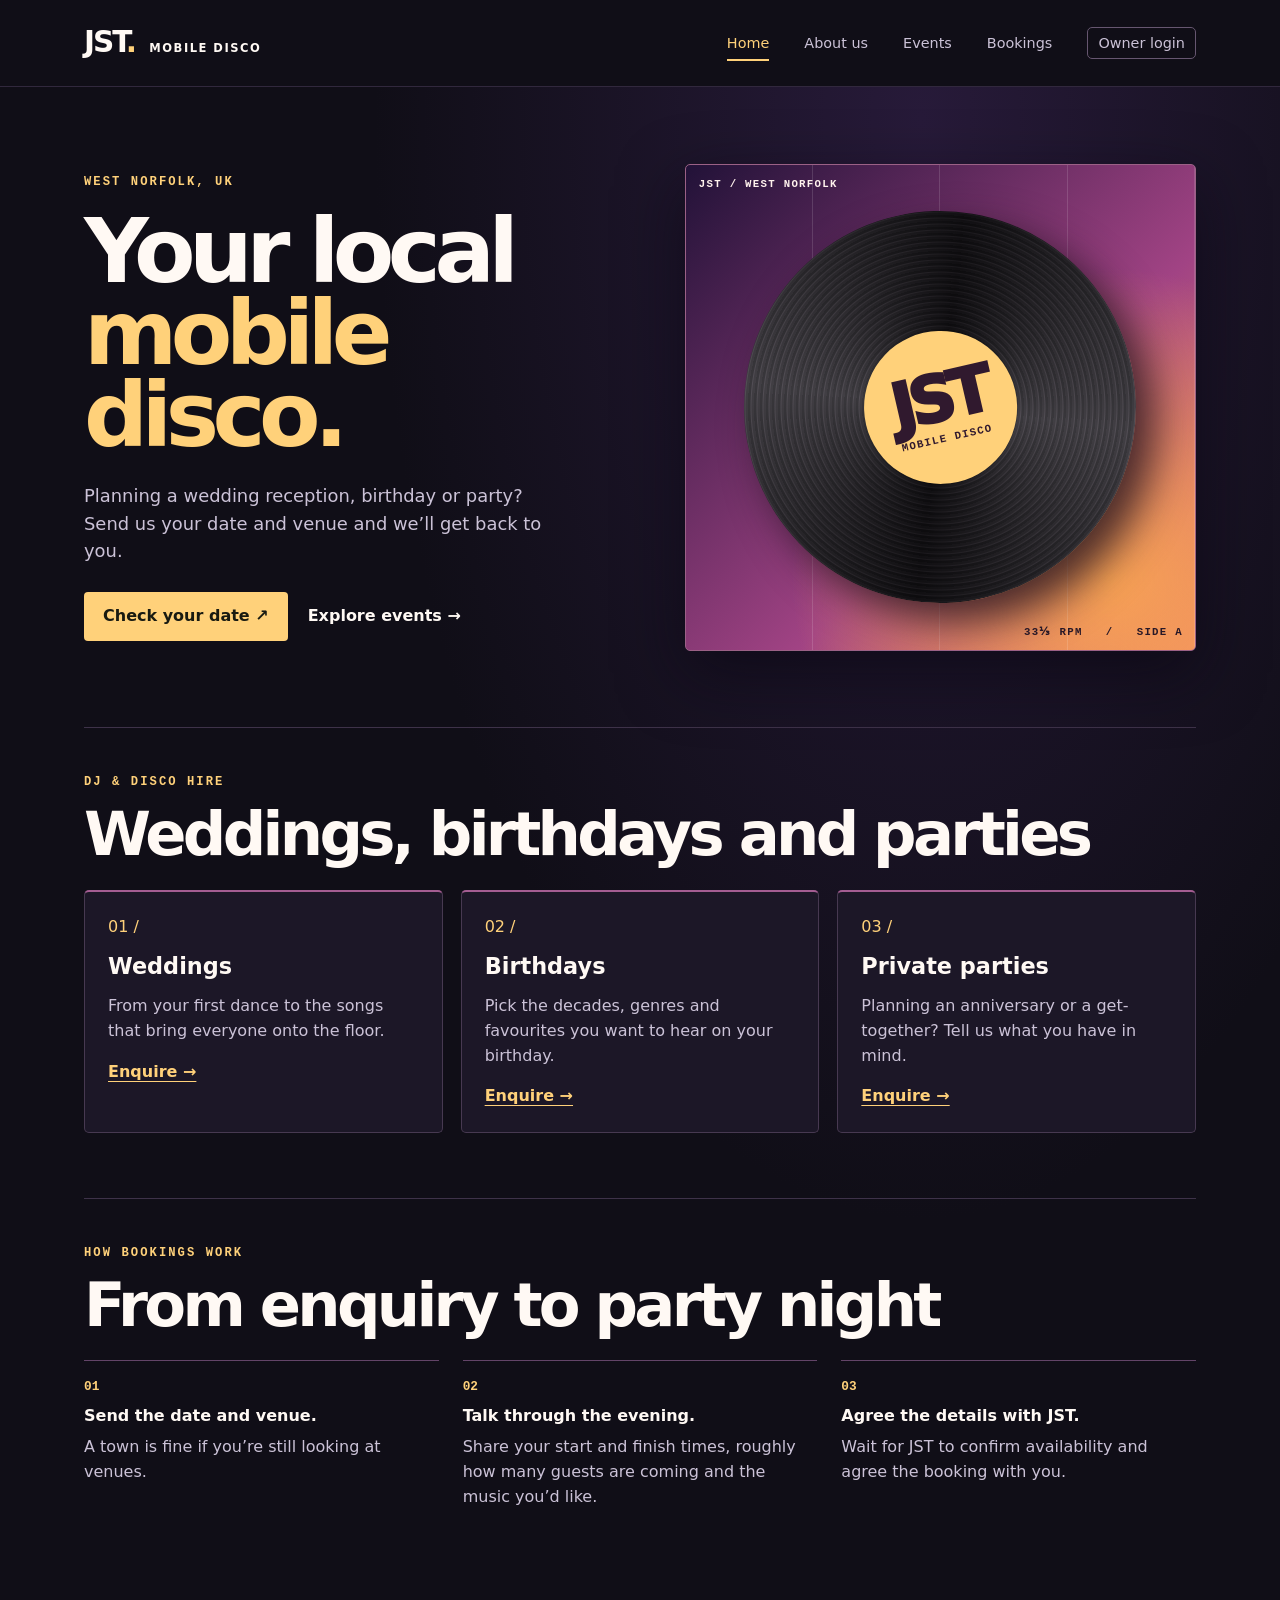
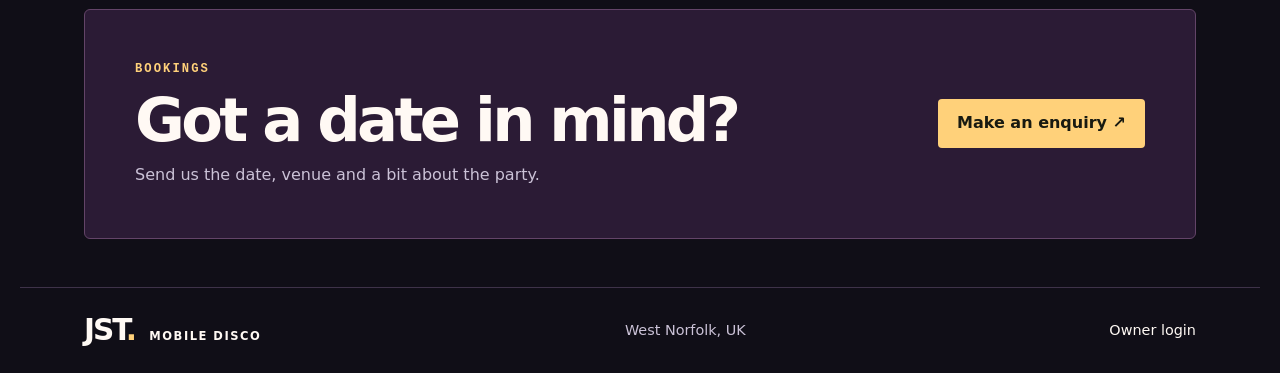
==== index.html @ ba934318 "Add files via upload" ====
<!doctype html><html lang="en-GB"><head><meta charset="utf-8"><meta name="viewport" content="width=device-width, initial-scale=1"><meta name="description" content="JST Mobile Disco, based in West Norfolk. Explore events and prepare a booking enquiry."><title>Home | JST Mobile Disco</title><link rel="stylesheet" href="style.css"></head><body><header><div class="bar"><a class="logo" href="index.html"><b>JST<span>.</span></b> MOBILE DISCO</a><nav aria-label="Main navigation"><a href="index.html" aria-current="page">Home</a><a href="about.html">About us</a><a href="events.html">Events</a><a href="contact.html">Bookings</a><a href="/login">Owner login</a></nav></div></header><main><section class="hero"><div><p class="tag">WEST NORFOLK, UK</p><h1>Your local<br><em>mobile disco.</em></h1><p class="intro">Planning a wedding reception, birthday or party? Send us your date and venue and we’ll get back to you.</p><div class="actions"><a class="button" href="contact.html">Check your date ↗</a><a class="secondary" href="events.html">Explore events →</a></div></div><div class="art" aria-hidden="true"><div class="record"><div class="label">JST<span>MOBILE DISCO</span></div></div><span class="sleeve">JST / WEST NORFOLK</span><span class="side">33⅓ RPM &nbsp; / &nbsp; SIDE A</span></div></section><section class="below"><p class="tag">DJ & DISCO HIRE</p><h2>Weddings, birthdays and parties</h2><div class="cards"><article><span>01 /</span><h3>Weddings</h3><p>From your first dance to the songs that bring everyone onto the floor.</p><a href="contact.html?event=Weddings">Enquire →</a></article><article><span>02 /</span><h3>Birthdays</h3><p>Pick the decades, genres and favourites you want to hear on your birthday.</p><a href="contact.html?event=Birthdays">Enquire →</a></article><article><span>03 /</span><h3>Private parties</h3><p>Planning an anniversary or a get-together? Tell us what you have in mind.</p><a href="contact.html?event=Private parties">Enquire →</a></article></div></section><section class="below"><p class="tag">HOW BOOKINGS WORK</p><h2>From enquiry to party night</h2><ol class="steps"><li><strong>Send the date and venue.</strong><p>A town is fine if you’re still looking at venues.</p></li><li><strong>Talk through the evening.</strong><p>Share your start and finish times, roughly how many guests are coming and the music you’d like.</p></li><li><strong>Agree the details with JST.</strong><p>Wait for JST to confirm availability and agree the booking with you.</p></li></ol></section><section class="booking-strip"><div><p class="tag">BOOKINGS</p><h2>Got a date in mind?</h2><p>Send us the date, venue and a bit about the party.</p></div><a class="button" href="contact.html">Make an enquiry ↗</a></section></main><footer><a class="logo" href="index.html"><b>JST<span>.</span></b> MOBILE DISCO</a><span>West Norfolk, UK</span><a href="/login">Owner login</a></footer></body></html>
---- style.css ----
:root{color-scheme:dark;--ink:#161416;--paper:#f8f1e6;--acid:#e5fa76;--muted:#c7bfc2}*{box-sizing:border-box}body{margin:0;background:var(--ink);color:var(--paper);font:16px/1.55 system-ui,sans-serif}header{border-bottom:1px solid #393238}.bar,main,footer{max-width:1240px;margin:auto;padding-inline:clamp(22px,5vw,66px)}.bar,footer{display:flex;align-items:center;justify-content:space-between;gap:18px;padding-block:20px}.logo{white-space:nowrap;font-size:.72rem;letter-spacing:.13em;font-weight:750}.logo b{font-size:1.5rem;letter-spacing:-.07em;margin-right:.3em}.logo span,.tag,article span{color:var(--acid)}a{color:inherit;text-decoration:none}nav{display:flex;gap:clamp(12px,3vw,35px);flex-wrap:wrap}nav a{font-size:.9rem;color:var(--muted)}nav a[aria-current],nav a:hover,a:hover{color:var(--acid)}:focus-visible{outline:2px solid var(--acid);outline-offset:5px}.hero{display:grid;grid-template-columns:1.05fr 1fr;gap:5%;align-items:center;padding-block:clamp(42px,7vw,100px)}.tag{font:700 .76rem/1.5 ui-monospace,monospace;letter-spacing:.17em;text-transform:uppercase}h1,h2,h3,p{margin-top:0}h1{font-size:clamp(3.1rem,7.2vw,7rem);line-height:.92;letter-spacing:-.085em;margin-block:18px 25px}h1 em{font-style:normal;color:var(--acid)}.intro{max-width:41ch;color:var(--muted);font-size:1.12rem}.actions{display:flex;gap:20px;align-items:center;flex-wrap:wrap;margin-top:27px}.button{display:inline-block;padding:12px 19px;border:0;border-radius:4px;background:var(--acid);color:#181a11;font:inherit;font-weight:750;cursor:pointer}.button:hover{background:#f2ffa9;color:#181a11}.secondary{font-weight:650}.art{display:grid;place-items:center;position:relative;aspect-ratio:1.12;background:linear-gradient(140deg,#fac0ad,#d67990 58%,#9f486f);overflow:hidden;border-radius:5px}.record{width:78%;aspect-ratio:1;border-radius:50%;display:grid;place-items:center;background:conic-gradient(from 20deg,#0008,#fff2,#0008,#fff2,#0008),repeating-radial-gradient(circle,#242127 0 2px,#38333b 3px,#1b191e 4px 6px);box-shadow:12px 16px 35px #451b3a80;transform:rotate(-12deg)}.label{width:39%;aspect-ratio:1;border-radius:50%;display:flex;justify-content:center;align-items:center;flex-direction:column;color:#241d25;background:var(--acid);font-weight:950;font-size:clamp(1.5rem,5vw,4.4rem);line-height:1;letter-spacing:-.09em}.label span,.side{font:700 clamp(.46rem,1vw,.67rem)/1.5 ui-monospace,monospace;letter-spacing:.12em}.side{position:absolute;bottom:10px;right:12px;color:#271921}.below{border-top:1px solid #393238;padding-block:45px 65px}h2{font-size:clamp(2rem,5vw,3.8rem);letter-spacing:-.06em;line-height:1;margin-bottom:25px}.cards{display:grid;grid-template-columns:repeat(3,1fr);gap:14px}article{padding:23px;border:1px solid #453b44;background:#201b21;border-radius:5px}article h3{margin:10px 0;font-size:1.4rem}article p,footer span,.below>p:not(.tag){color:var(--muted)}article a{font-weight:650}footer{border-top:1px solid #393238;font-size:.9rem}form,#draft{max-width:660px;margin-top:24px}.fields{display:grid;grid-template-columns:1fr 1fr;gap:0 18px}label{display:block;font-weight:650;margin-bottom:14px}input,select,textarea{display:block;width:100%;margin-top:6px;padding:10px;border:1px solid #605361;border-radius:4px;background:#201b21;color:var(--paper);font:inherit}textarea{resize:vertical}@media(max-width:700px){.bar{align-items:flex-start;flex-direction:column;gap:9px}.hero,.cards{grid-template-columns:1fr}.hero{gap:30px}.art{max-width:440px;width:100%;aspect-ratio:1.3}.record{width:69%}.label{font-size:2.5rem}}@media(max-width:420px){.fields{grid-template-columns:1fr}}

/* Record sleeve and stage-light palette. */
:root{--ink:#100e17;--paper:#fff9f4;--acid:#ffd17a;--muted:#cbc2d7}
body{background:radial-gradient(ellipse at 72% 6%,#271a39 0,transparent 42%),var(--ink)}
header{background:#100e17;border-color:#31283d}
.bar{min-height:74px}
.logo b{font-size:1.85rem}
nav a{padding-block:5px}
nav a[aria-current]{box-shadow:0 2px var(--acid)}
nav a[href="/login"]{border:1px solid #665670;padding:4px 10px;border-radius:5px}
.hero{padding-block:clamp(42px,6vw,86px);gap:clamp(24px,5vw,68px)}
.hero.compact{display:block;padding-bottom:30px}
h1{font-size:clamp(3rem,7vw,6.6rem);letter-spacing:-.073em}
.hero.compact h1{font-size:clamp(3rem,6vw,5.2rem)}
.art{isolation:isolate;aspect-ratio:1.05;border:1px solid #9b6186;background:repeating-linear-gradient(90deg,transparent 0 calc(25% - 1px),#fff2 calc(25% - 1px) 25%),radial-gradient(ellipse at 83% 85%,#f8a254 0,transparent 53%),linear-gradient(135deg,#221238,#a14384 60%,#ed836a);box-shadow:0 22px 64px #090611a0}
.record{width:77%;box-shadow:14px 22px 40px #21101dcc;transform:rotate(-13deg)}
.label{background:#ffd17a;color:#30192e}
.sleeve,.side{position:absolute;font:700 .67rem/1.4 ui-monospace,monospace;letter-spacing:.12em}
.sleeve{top:12px;left:13px;color:#fff2ed}
.side{color:#281827}
.button:hover{background:#ffe0a6}
.below,footer{border-color:#3e3249}
.cards{gap:18px}
article{background:#1c1727;border-color:#473951;border-top:2px solid #a45d92}
article a{color:var(--acid);text-decoration:underline;text-underline-offset:4px}
.booking-strip{display:flex;justify-content:space-between;align-items:center;gap:24px;padding:clamp(22px,5vw,50px);margin:0 0 48px;background:#2b1b35;border:1px solid #634468;border-radius:6px}
.booking-strip h2{margin-bottom:12px}
.booking-strip p:last-child{margin-bottom:0;color:var(--muted)}
.booking-strip .button{flex-shrink:0}
label small{font-weight:400;color:var(--muted)}
.login-panel{max-width:520px;margin:64px auto;padding:clamp(24px,6vw,48px);background:#21182e;border:1px solid #634468;border-radius:8px}
.login-panel h1{margin-top:0}
.login-panel p,.dashboard-head p{color:var(--muted)}
.dashboard-head{display:flex;justify-content:space-between;gap:14px;flex-wrap:wrap;margin-bottom:16px}
.dashboard-list{grid-template-columns:repeat(auto-fit,minmax(min(100%,290px),1fr))}
.dashboard-list article{overflow-wrap:anywhere}
@media(max-width:700px){.art{aspect-ratio:1.26}.record{width:68%}.booking-strip{align-items:flex-start;flex-direction:column}.bar{padding-block:12px}nav{align-items:center;row-gap:7px}footer{flex-wrap:wrap}}

.steps{list-style:none;padding:0;display:grid;grid-template-columns:repeat(3,1fr);gap:24px;counter-reset:step}
.steps li{counter-increment:step;border-top:1px solid #634468;padding:18px 0}
.steps li::before{content:"0" counter(step);display:block;color:var(--acid);font:700 .8rem ui-monospace,monospace;margin-bottom:10px}
.steps p,.faq p,.form-note{color:var(--muted)}
.steps p{margin:6px 0 0}
.faq{max-width:760px}
.faq details{padding:14px 0;border-bottom:1px solid #473951}
.faq summary{cursor:pointer;font-weight:700}
.faq p{margin:8px 0 0}
.form-note{font-size:.9rem}
@media(max-width:700px){.steps{grid-template-columns:1fr;gap:4px}}
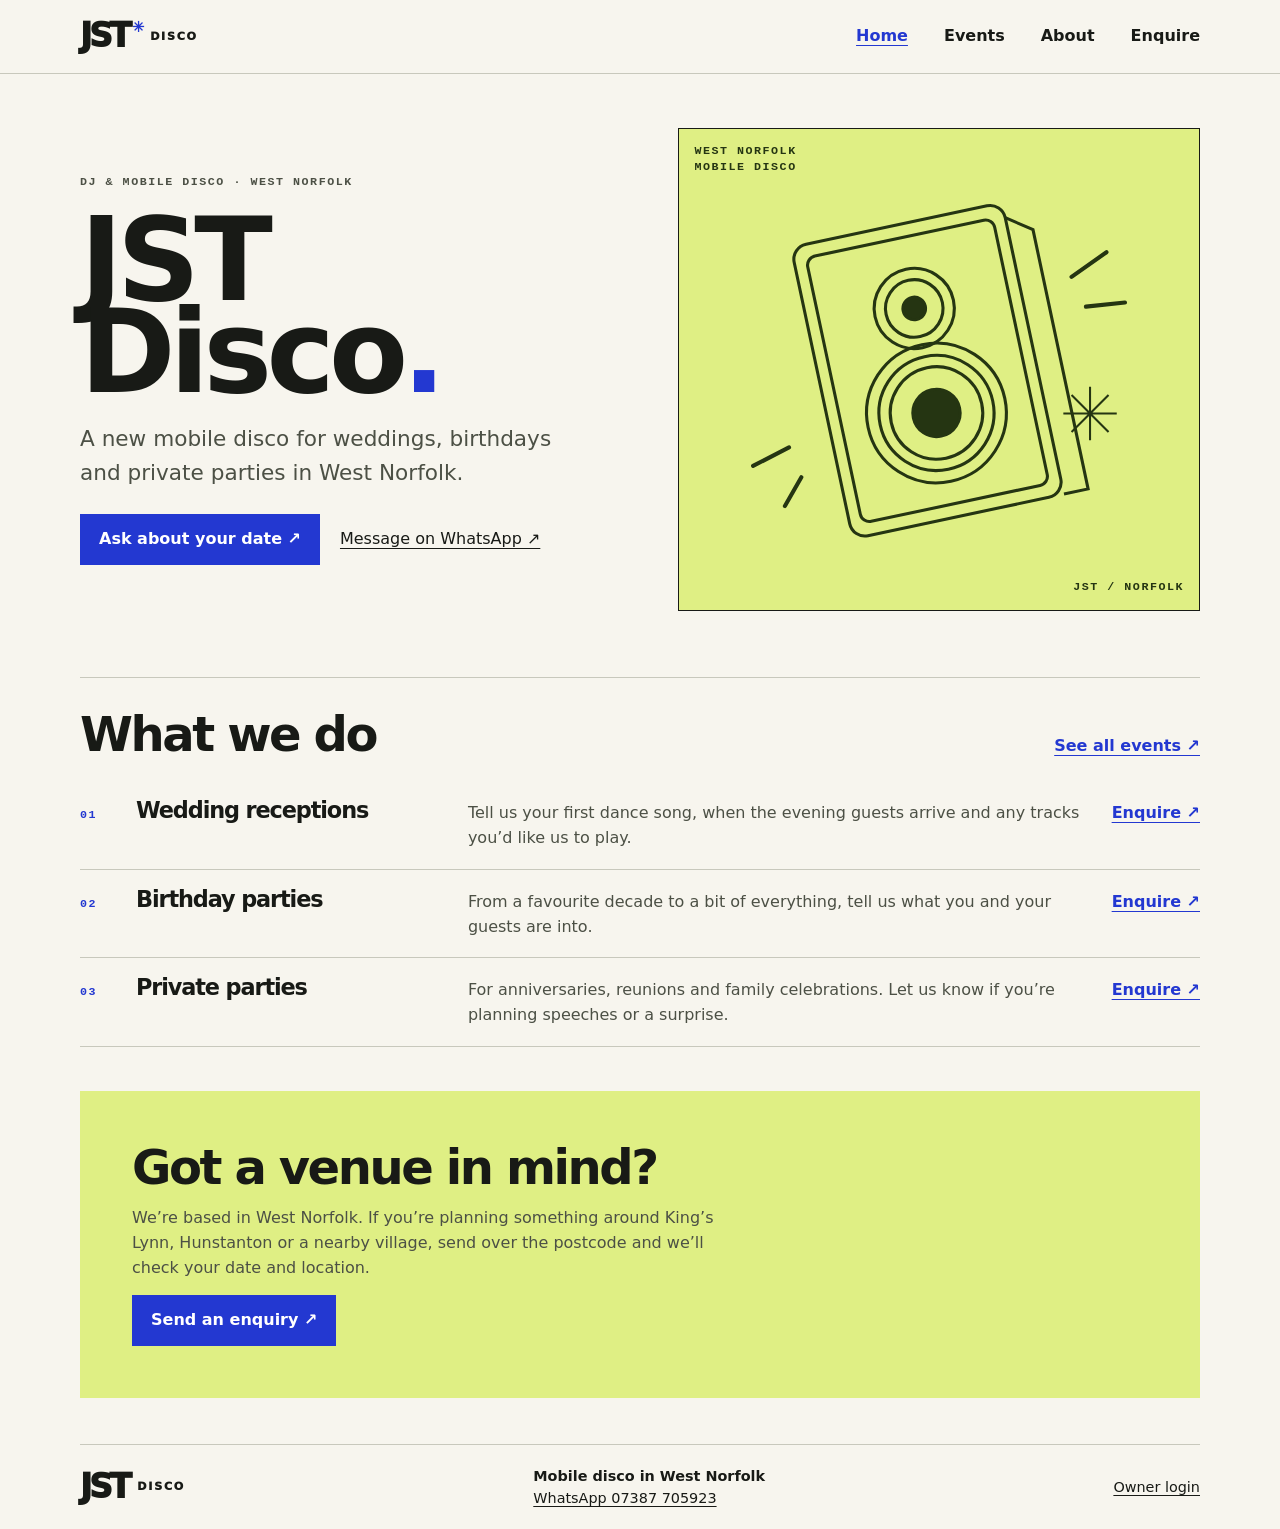
==== commit 93b95193: "Add files via upload" ====
--- a/index.html
+++ b/index.html
@@ -1 +1,37 @@
-<!doctype html><html lang="en-GB"><head><meta charset="utf-8"><meta name="viewport" content="width=device-width, initial-scale=1"><meta name="description" content="JST Mobile Disco, based in West Norfolk. Explore events and prepare a booking enquiry."><title>Home | JST Mobile Disco</title><link rel="stylesheet" href="style.css"></head><body><header><div class="bar"><a class="logo" href="index.html"><b>JST<span>.</span></b> MOBILE DISCO</a><nav aria-label="Main navigation"><a href="index.html" aria-current="page">Home</a><a href="about.html">About us</a><a href="events.html">Events</a><a href="contact.html">Bookings</a><a href="/login">Owner login</a></nav></div></header><main><section class="hero"><div><p class="tag">WEST NORFOLK, UK</p><h1>Your local<br><em>mobile disco.</em></h1><p class="intro">Planning a wedding reception, birthday or party? Send us your date and venue and we’ll get back to you.</p><div class="actions"><a class="button" href="contact.html">Check your date ↗</a><a class="secondary" href="events.html">Explore events →</a></div></div><div class="art" aria-hidden="true"><div class="record"><div class="label">JST<span>MOBILE DISCO</span></div></div><span class="sleeve">JST / WEST NORFOLK</span><span class="side">33⅓ RPM &nbsp; / &nbsp; SIDE A</span></div></section><section class="below"><p class="tag">DJ & DISCO HIRE</p><h2>Weddings, birthdays and parties</h2><div class="cards"><article><span>01 /</span><h3>Weddings</h3><p>From your first dance to the songs that bring everyone onto the floor.</p><a href="contact.html?event=Weddings">Enquire →</a></article><article><span>02 /</span><h3>Birthdays</h3><p>Pick the decades, genres and favourites you want to hear on your birthday.</p><a href="contact.html?event=Birthdays">Enquire →</a></article><article><span>03 /</span><h3>Private parties</h3><p>Planning an anniversary or a get-together? Tell us what you have in mind.</p><a href="contact.html?event=Private parties">Enquire →</a></article></div></section><section class="below"><p class="tag">HOW BOOKINGS WORK</p><h2>From enquiry to party night</h2><ol class="steps"><li><strong>Send the date and venue.</strong><p>A town is fine if you’re still looking at venues.</p></li><li><strong>Talk through the evening.</strong><p>Share your start and finish times, roughly how many guests are coming and the music you’d like.</p></li><li><strong>Agree the details with JST.</strong><p>Wait for JST to confirm availability and agree the booking with you.</p></li></ol></section><section class="booking-strip"><div><p class="tag">BOOKINGS</p><h2>Got a date in mind?</h2><p>Send us the date, venue and a bit about the party.</p></div><a class="button" href="contact.html">Make an enquiry ↗</a></section></main><footer><a class="logo" href="index.html"><b>JST<span>.</span></b> MOBILE DISCO</a><span>West Norfolk, UK</span><a href="/login">Owner login</a></footer></body></html>+<!doctype html>
+<html lang="en-GB">
+<head>
+<meta charset="utf-8">
+<meta name="viewport" content="width=device-width,initial-scale=1">
+<meta name="description" content="JST Disco is a West Norfolk mobile disco for weddings, birthdays and private parties.">
+<title>West Norfolk Mobile Disco | JST Disco</title>
+<link rel="stylesheet" href="/style.css">
+</head>
+<body>
+<a class="skip" href="#main">Skip to content</a>
+<header><div class="bar"><a class="logo" href="/" aria-label="JST Disco home">JST<span aria-hidden="true">✳</span><small>DISCO</small></a><nav aria-label="Main navigation"><a href="/index.html" aria-current="page">Home</a><a href="/events.html">Events</a><a href="/about.html">About</a><a href="/contact.html">Enquire</a></nav></div></header>
+<main id="main">
+<section class="hero">
+<div class="hero-copy"><p class="eyebrow">DJ &amp; mobile disco · West Norfolk</p>
+<h1>JST<br>Disco<span>.</span></h1>
+<p class="lead">A new mobile disco for weddings, birthdays and private parties in West Norfolk.</p>
+<div class="actions"><a class="button" href="/contact.html">Ask about your date ↗</a><a href="https://wa.me/447387705923">Message on WhatsApp ↗</a></div></div>
+<figure class="poster" aria-label="Illustration of a disco speaker">
+<span class="poster-top">WEST NORFOLK<br>MOBILE DISCO</span>
+<svg viewBox="0 0 440 390" fill="none" aria-hidden="true">
+<g transform="rotate(-12 215 192)" stroke="currentColor" stroke-width="3">
+<rect x="103" y="50" width="210" height="290" rx="15"/>
+<rect x="115" y="63" width="186" height="264" rx="9"/>
+<circle cx="208" cy="133" r="39"/><circle cx="208" cy="133" r="28"/><circle cx="208" cy="133" r="11" fill="currentColor"/>
+<circle cx="208" cy="237" r="68"/><circle cx="208" cy="237" r="56"/><circle cx="208" cy="237" r="45"/><circle cx="208" cy="237" r="23" fill="currentColor"/>
+<path d="M313 65l24 17v258l-24 0"/>
+</g>
+<path d="M349 105l34-24m-20 53 38-4M74 271l-35 18m47 11-16 28" stroke="currentColor" stroke-width="4" stroke-linecap="round"/>
+<path d="M367 212v52m-26-26h52m-44-18 36 36m0-36-36 36" stroke="currentColor" stroke-width="2"/>
+</svg><span class="poster-bottom">JST / NORFOLK</span></figure></section>
+<section class="section"><div class="section-head"><h2>What we do</h2><a href="/events.html">See all events ↗</a></div><article class="event-row"><span class="index">01</span><h3>Wedding receptions</h3><p>Tell us your first dance song, when the evening guests arrive and any tracks you’d like us to play.</p><a href="/contact.html?event=Weddings" aria-label="Enquire about wedding receptions">Enquire ↗</a></article><article class="event-row"><span class="index">02</span><h3>Birthday parties</h3><p>From a favourite decade to a bit of everything, tell us what you and your guests are into.</p><a href="/contact.html?event=Birthdays" aria-label="Enquire about birthday parties">Enquire ↗</a></article><article class="event-row"><span class="index">03</span><h3>Private parties</h3><p>For anniversaries, reunions and family celebrations. Let us know if you’re planning speeches or a surprise.</p><a href="/contact.html?event=Private%20parties" aria-label="Enquire about private parties">Enquire ↗</a></article></section>
+<section class="callout"><h2>Got a venue in mind?</h2><p>We’re based in West Norfolk. If you’re planning something around King’s Lynn, Hunstanton or a nearby village, send over the postcode and we’ll check your date and location.</p><a class="button" href="/contact.html">Send an enquiry ↗</a></section>
+</main>
+<footer><a class="logo" href="/">JST<small>DISCO</small></a><div><strong>Mobile disco in West Norfolk</strong><br><a href="https://wa.me/447387705923">WhatsApp 07387 705923</a></div><a href="/login">Owner login</a></footer>
+</body>
+</html>
--- a/style.css
+++ b/style.css
@@ -1,50 +1,84 @@
-:root{color-scheme:dark;--ink:#161416;--paper:#f8f1e6;--acid:#e5fa76;--muted:#c7bfc2}*{box-sizing:border-box}body{margin:0;background:var(--ink);color:var(--paper);font:16px/1.55 system-ui,sans-serif}header{border-bottom:1px solid #393238}.bar,main,footer{max-width:1240px;margin:auto;padding-inline:clamp(22px,5vw,66px)}.bar,footer{display:flex;align-items:center;justify-content:space-between;gap:18px;padding-block:20px}.logo{white-space:nowrap;font-size:.72rem;letter-spacing:.13em;font-weight:750}.logo b{font-size:1.5rem;letter-spacing:-.07em;margin-right:.3em}.logo span,.tag,article span{color:var(--acid)}a{color:inherit;text-decoration:none}nav{display:flex;gap:clamp(12px,3vw,35px);flex-wrap:wrap}nav a{font-size:.9rem;color:var(--muted)}nav a[aria-current],nav a:hover,a:hover{color:var(--acid)}:focus-visible{outline:2px solid var(--acid);outline-offset:5px}.hero{display:grid;grid-template-columns:1.05fr 1fr;gap:5%;align-items:center;padding-block:clamp(42px,7vw,100px)}.tag{font:700 .76rem/1.5 ui-monospace,monospace;letter-spacing:.17em;text-transform:uppercase}h1,h2,h3,p{margin-top:0}h1{font-size:clamp(3.1rem,7.2vw,7rem);line-height:.92;letter-spacing:-.085em;margin-block:18px 25px}h1 em{font-style:normal;color:var(--acid)}.intro{max-width:41ch;color:var(--muted);font-size:1.12rem}.actions{display:flex;gap:20px;align-items:center;flex-wrap:wrap;margin-top:27px}.button{display:inline-block;padding:12px 19px;border:0;border-radius:4px;background:var(--acid);color:#181a11;font:inherit;font-weight:750;cursor:pointer}.button:hover{background:#f2ffa9;color:#181a11}.secondary{font-weight:650}.art{display:grid;place-items:center;position:relative;aspect-ratio:1.12;background:linear-gradient(140deg,#fac0ad,#d67990 58%,#9f486f);overflow:hidden;border-radius:5px}.record{width:78%;aspect-ratio:1;border-radius:50%;display:grid;place-items:center;background:conic-gradient(from 20deg,#0008,#fff2,#0008,#fff2,#0008),repeating-radial-gradient(circle,#242127 0 2px,#38333b 3px,#1b191e 4px 6px);box-shadow:12px 16px 35px #451b3a80;transform:rotate(-12deg)}.label{width:39%;aspect-ratio:1;border-radius:50%;display:flex;justify-content:center;align-items:center;flex-direction:column;color:#241d25;background:var(--acid);font-weight:950;font-size:clamp(1.5rem,5vw,4.4rem);line-height:1;letter-spacing:-.09em}.label span,.side{font:700 clamp(.46rem,1vw,.67rem)/1.5 ui-monospace,monospace;letter-spacing:.12em}.side{position:absolute;bottom:10px;right:12px;color:#271921}.below{border-top:1px solid #393238;padding-block:45px 65px}h2{font-size:clamp(2rem,5vw,3.8rem);letter-spacing:-.06em;line-height:1;margin-bottom:25px}.cards{display:grid;grid-template-columns:repeat(3,1fr);gap:14px}article{padding:23px;border:1px solid #453b44;background:#201b21;border-radius:5px}article h3{margin:10px 0;font-size:1.4rem}article p,footer span,.below>p:not(.tag){color:var(--muted)}article a{font-weight:650}footer{border-top:1px solid #393238;font-size:.9rem}form,#draft{max-width:660px;margin-top:24px}.fields{display:grid;grid-template-columns:1fr 1fr;gap:0 18px}label{display:block;font-weight:650;margin-bottom:14px}input,select,textarea{display:block;width:100%;margin-top:6px;padding:10px;border:1px solid #605361;border-radius:4px;background:#201b21;color:var(--paper);font:inherit}textarea{resize:vertical}@media(max-width:700px){.bar{align-items:flex-start;flex-direction:column;gap:9px}.hero,.cards{grid-template-columns:1fr}.hero{gap:30px}.art{max-width:440px;width:100%;aspect-ratio:1.3}.record{width:69%}.label{font-size:2.5rem}}@media(max-width:420px){.fields{grid-template-columns:1fr}}
-
-/* Record sleeve and stage-light palette. */
-:root{--ink:#100e17;--paper:#fff9f4;--acid:#ffd17a;--muted:#cbc2d7}
-body{background:radial-gradient(ellipse at 72% 6%,#271a39 0,transparent 42%),var(--ink)}
-header{background:#100e17;border-color:#31283d}
-.bar{min-height:74px}
-.logo b{font-size:1.85rem}
-nav a{padding-block:5px}
-nav a[aria-current]{box-shadow:0 2px var(--acid)}
-nav a[href="/login"]{border:1px solid #665670;padding:4px 10px;border-radius:5px}
-.hero{padding-block:clamp(42px,6vw,86px);gap:clamp(24px,5vw,68px)}
-.hero.compact{display:block;padding-bottom:30px}
-h1{font-size:clamp(3rem,7vw,6.6rem);letter-spacing:-.073em}
-.hero.compact h1{font-size:clamp(3rem,6vw,5.2rem)}
-.art{isolation:isolate;aspect-ratio:1.05;border:1px solid #9b6186;background:repeating-linear-gradient(90deg,transparent 0 calc(25% - 1px),#fff2 calc(25% - 1px) 25%),radial-gradient(ellipse at 83% 85%,#f8a254 0,transparent 53%),linear-gradient(135deg,#221238,#a14384 60%,#ed836a);box-shadow:0 22px 64px #090611a0}
-.record{width:77%;box-shadow:14px 22px 40px #21101dcc;transform:rotate(-13deg)}
-.label{background:#ffd17a;color:#30192e}
-.sleeve,.side{position:absolute;font:700 .67rem/1.4 ui-monospace,monospace;letter-spacing:.12em}
-.sleeve{top:12px;left:13px;color:#fff2ed}
-.side{color:#281827}
-.button:hover{background:#ffe0a6}
-.below,footer{border-color:#3e3249}
-.cards{gap:18px}
-article{background:#1c1727;border-color:#473951;border-top:2px solid #a45d92}
-article a{color:var(--acid);text-decoration:underline;text-underline-offset:4px}
-.booking-strip{display:flex;justify-content:space-between;align-items:center;gap:24px;padding:clamp(22px,5vw,50px);margin:0 0 48px;background:#2b1b35;border:1px solid #634468;border-radius:6px}
-.booking-strip h2{margin-bottom:12px}
-.booking-strip p:last-child{margin-bottom:0;color:var(--muted)}
-.booking-strip .button{flex-shrink:0}
-label small{font-weight:400;color:var(--muted)}
-.login-panel{max-width:520px;margin:64px auto;padding:clamp(24px,6vw,48px);background:#21182e;border:1px solid #634468;border-radius:8px}
-.login-panel h1{margin-top:0}
-.login-panel p,.dashboard-head p{color:var(--muted)}
-.dashboard-head{display:flex;justify-content:space-between;gap:14px;flex-wrap:wrap;margin-bottom:16px}
-.dashboard-list{grid-template-columns:repeat(auto-fit,minmax(min(100%,290px),1fr))}
+:root{--paper:#f7f5ee;--ink:#181a16;--muted:#4c5045;--line:#c8c8bc;--blue:#2338d1;--lime:#dfef84;--max:1120px}
+*{box-sizing:border-box}
+body{margin:0;background:var(--paper);color:var(--ink);font:16px/1.55 system-ui,-apple-system,sans-serif}
+a{color:inherit;text-underline-offset:.23em}
+a:hover{color:var(--blue)}
+:focus-visible{outline:3px solid var(--blue);outline-offset:4px}
+.skip{position:absolute;top:8px;left:8px;z-index:2;background:white;padding:8px;transform:translateY(-150%)}
+.skip:focus{transform:none}
+header{border-bottom:1px solid var(--line)}
+.bar,main,footer{width:min(var(--max),calc(100% - 64px));margin-inline:auto}
+.bar,footer{display:flex;align-items:center;justify-content:space-between;gap:24px;padding-block:20px}
+.logo{display:inline-flex;align-items:center;gap:4px;text-decoration:none;font-size:2.05rem;font-weight:950;letter-spacing:-.1em;line-height:1}
+.logo small{font-size:.7rem;letter-spacing:.15em;margin-left:5px}
+.logo span{font-size:.9rem;color:var(--blue);align-self:flex-start}
+nav{display:flex;gap:clamp(14px,3vw,36px)}
+nav a{text-decoration:none;font-weight:650}
+nav a[aria-current]{color:var(--blue);text-decoration:underline}
+h1,h2,h3,p{margin:0}
+h1,h2,h3{line-height:1.03;letter-spacing:-.05em}
+h1{font-size:clamp(3.55rem,9vw,8.25rem);font-weight:900}
+h1 span{color:var(--blue)}
+h2{font-size:clamp(1.85rem,4vw,3rem)}
+h3{font-size:1.4rem}
+p{color:var(--muted)}
+.eyebrow,.index,.poster span{font:700 .73rem/1.4 ui-monospace,monospace;text-transform:uppercase;letter-spacing:.13em}
+.eyebrow{margin-bottom:16px}
+.hero{display:grid;grid-template-columns:1fr 1fr;align-items:center;gap:clamp(28px,6vw,86px);padding-block:54px 66px}
+.hero h1{line-height:.8;margin:24px 0}
+.lead{font-size:clamp(1.05rem,2vw,1.35rem);max-width:37ch;margin-top:20px}
+.actions{display:flex;align-items:center;flex-wrap:wrap;gap:14px 20px;margin-top:25px}
+.button{display:inline-block;border:1px solid var(--blue);background:var(--blue);color:white;padding:12px 18px;font:inherit;font-weight:750;text-decoration:none;cursor:pointer}
+.button:hover{color:white;background:#15249f}
+.poster{position:relative;margin:0;display:grid;place-items:center;aspect-ratio:1.08;background:var(--lime);color:#253512;border:1px solid var(--ink)}
+.poster svg{width:87%;height:auto}
+.poster span{position:absolute}
+.poster-top{top:14px;left:15px}
+.poster-bottom{bottom:14px;right:15px}
+.section{border-top:1px solid var(--line);padding-block:32px 44px}
+.section-head,.event-row,.story{display:grid;align-items:baseline;gap:20px}
+.section-head{grid-template-columns:1fr auto;margin-bottom:22px}
+.event-row{grid-template-columns:36px minmax(135px,1fr) 2fr auto;padding:18px 0;border-bottom:1px solid var(--line)}
+.index,.event-row a,.section-head a,.story a,.contact-note a{color:var(--blue)}
+.event-row a,.section-head a{font-weight:700;white-space:nowrap}
+.callout{display:grid;gap:14px;justify-items:start;background:var(--lime);padding:clamp(22px,5vw,52px);margin:0 0 46px}
+.callout p{max-width:60ch}
+footer{border-top:1px solid var(--line);font-size:.9rem;flex-wrap:wrap}
+.intro{padding-block:50px 42px}
+.story{grid-template-columns:1fr 1.6fr}
+.story p+p,.story p+a{margin-top:12px;display:block}
+.faq h2{margin-bottom:18px}
+details{border-bottom:1px solid var(--line);padding:13px 0}
+summary{cursor:pointer;font-weight:700}
+details p{margin-top:8px}
+.enquiry-layout{display:grid;grid-template-columns:1.75fr 1fr;align-items:start;gap:clamp(26px,6vw,80px);padding-bottom:48px}
+.enquiry-layout h2,.contact-note p{margin-bottom:10px}
+.contact-note{background:var(--lime);padding:24px}
+.contact-note a{font-size:1.2rem;font-weight:750}
+.contact-note hr{border:0;border-top:1px solid #a0a860;margin:16px 0}
+form{margin-top:22px}
+.fields{display:grid;grid-template-columns:1fr 1fr;gap:0 16px}
+label{display:block;font-weight:700;margin-bottom:14px}
+label small,.form-note{font-weight:400;color:var(--muted)}
+input,select,textarea{display:block;width:100%;margin-top:6px;border:1px solid #8c8d82;background:#fff;color:var(--ink);padding:10px;font:inherit}
+.form-note{font-size:.87rem;margin-bottom:14px}
+.login-panel,.dashboard-list article{background:white;border:1px solid var(--line);padding:24px}
+.login-panel{max-width:520px;margin:52px auto}
+.login-panel p,.dashboard-head{margin-bottom:16px}
+.dashboard-head{display:flex;gap:14px;justify-content:space-between;flex-wrap:wrap}
+.cards{display:grid;grid-template-columns:repeat(auto-fit,minmax(min(100%,270px),1fr));gap:14px}
 .dashboard-list article{overflow-wrap:anywhere}
-@media(max-width:700px){.art{aspect-ratio:1.26}.record{width:68%}.booking-strip{align-items:flex-start;flex-direction:column}.bar{padding-block:12px}nav{align-items:center;row-gap:7px}footer{flex-wrap:wrap}}
-
-.steps{list-style:none;padding:0;display:grid;grid-template-columns:repeat(3,1fr);gap:24px;counter-reset:step}
-.steps li{counter-increment:step;border-top:1px solid #634468;padding:18px 0}
-.steps li::before{content:"0" counter(step);display:block;color:var(--acid);font:700 .8rem ui-monospace,monospace;margin-bottom:10px}
-.steps p,.faq p,.form-note{color:var(--muted)}
-.steps p{margin:6px 0 0}
-.faq{max-width:760px}
-.faq details{padding:14px 0;border-bottom:1px solid #473951}
-.faq summary{cursor:pointer;font-weight:700}
-.faq p{margin:8px 0 0}
-.form-note{font-size:.9rem}
-@media(max-width:700px){.steps{grid-template-columns:1fr;gap:4px}}
+.below{padding:34px 0}
+.below h1,.below p{margin-bottom:14px}
+@media(max-width:680px){
+ .bar,main,footer{width:calc(100% - 36px)}
+ .bar{gap:14px;align-items:flex-start;flex-direction:column;padding-block:14px}
+ .hero,.story,.enquiry-layout{grid-template-columns:1fr}
+ .hero{padding-block:32px}
+ .hero h1{font-size:clamp(4.4rem,20vw,7rem)}
+ .poster{max-width:450px}
+ .event-row{grid-template-columns:25px minmax(0,1fr) auto;gap:8px 12px}
+ .event-row p{grid-column:2/-1;grid-row:2}
+ .event-row a{grid-column:3;grid-row:1}
+}
+@media(max-width:460px){.fields{grid-template-columns:1fr}.section-head{grid-template-columns:1fr;gap:8px}}
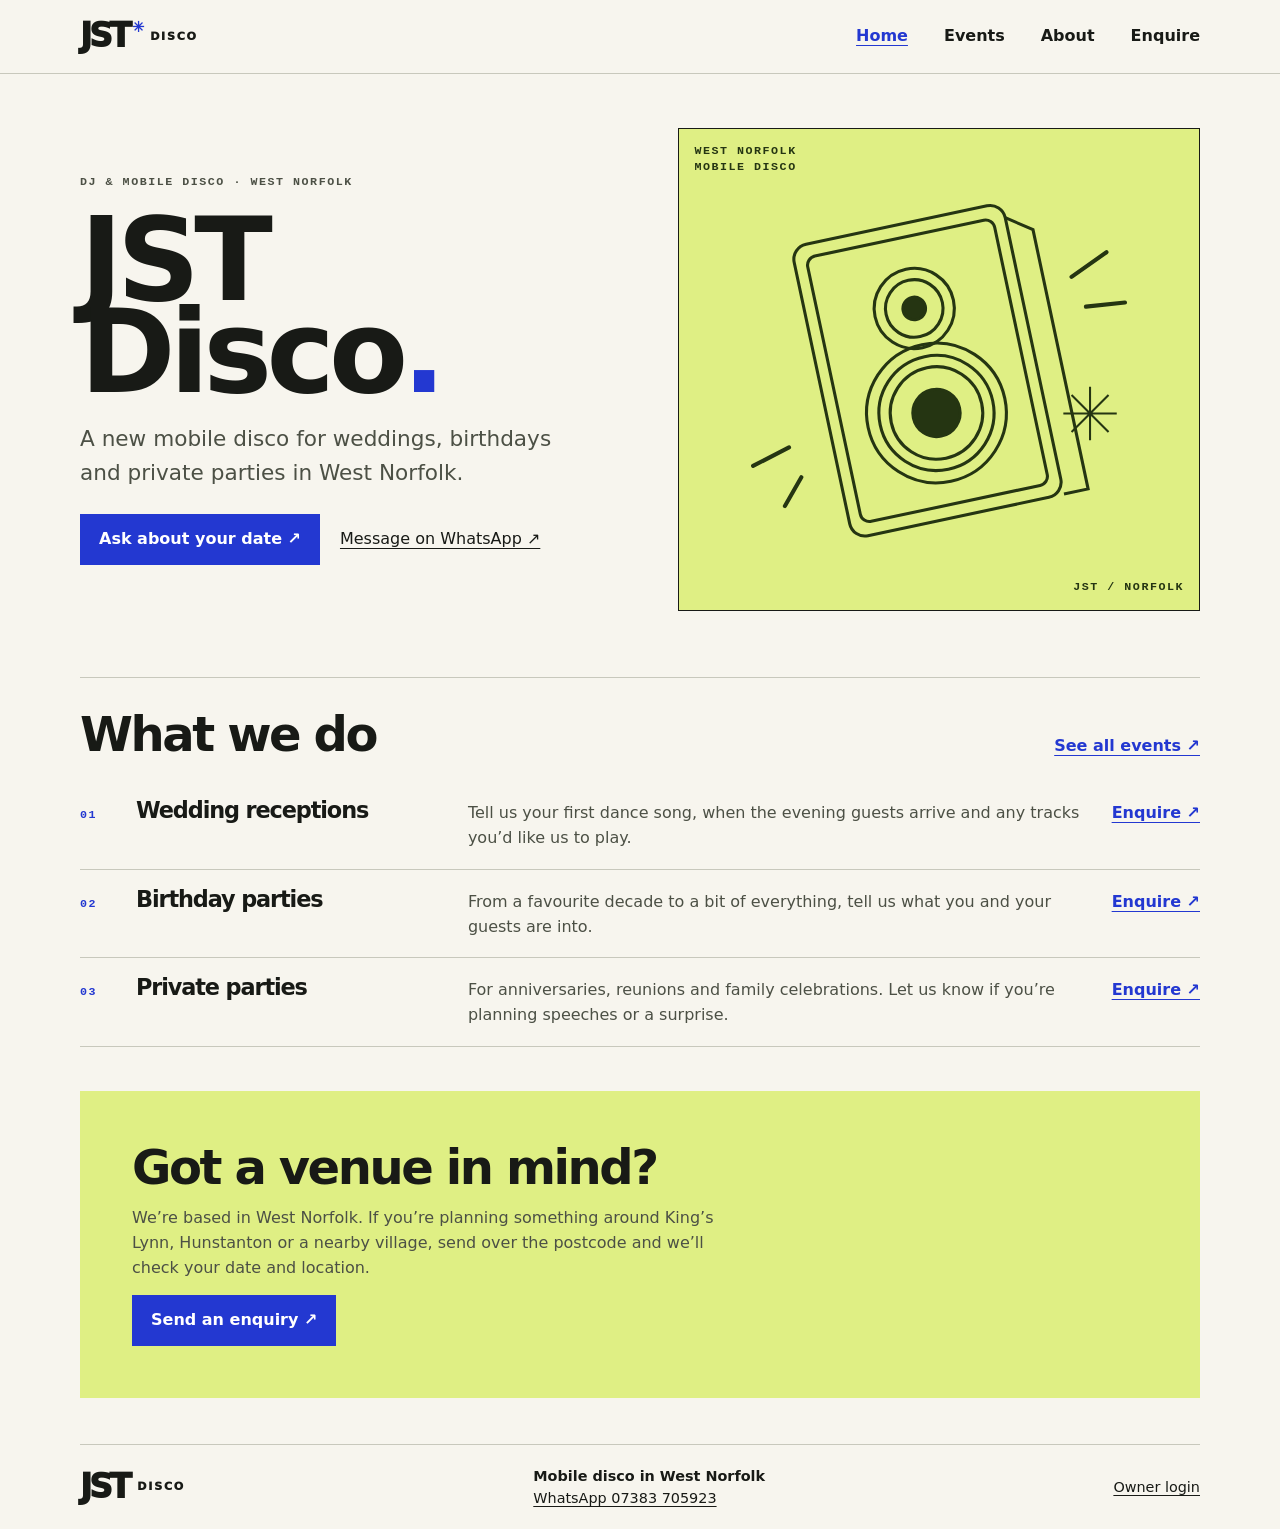
==== commit 5da7cfbf: "Update index.html" ====
--- a/index.html
+++ b/index.html
@@ -15,7 +15,7 @@
 <div class="hero-copy"><p class="eyebrow">DJ &amp; mobile disco · West Norfolk</p>
 <h1>JST<br>Disco<span>.</span></h1>
 <p class="lead">A new mobile disco for weddings, birthdays and private parties in West Norfolk.</p>
-<div class="actions"><a class="button" href="/contact.html">Ask about your date ↗</a><a href="https://wa.me/447387705923">Message on WhatsApp ↗</a></div></div>
+<div class="actions"><a class="button" href="/contact.html">Ask about your date ↗</a><a href="https://wa.me/447383705923">Message on WhatsApp ↗</a></div></div>
 <figure class="poster" aria-label="Illustration of a disco speaker">
 <span class="poster-top">WEST NORFOLK<br>MOBILE DISCO</span>
 <svg viewBox="0 0 440 390" fill="none" aria-hidden="true">
@@ -32,6 +32,6 @@
 <section class="section"><div class="section-head"><h2>What we do</h2><a href="/events.html">See all events ↗</a></div><article class="event-row"><span class="index">01</span><h3>Wedding receptions</h3><p>Tell us your first dance song, when the evening guests arrive and any tracks you’d like us to play.</p><a href="/contact.html?event=Weddings" aria-label="Enquire about wedding receptions">Enquire ↗</a></article><article class="event-row"><span class="index">02</span><h3>Birthday parties</h3><p>From a favourite decade to a bit of everything, tell us what you and your guests are into.</p><a href="/contact.html?event=Birthdays" aria-label="Enquire about birthday parties">Enquire ↗</a></article><article class="event-row"><span class="index">03</span><h3>Private parties</h3><p>For anniversaries, reunions and family celebrations. Let us know if you’re planning speeches or a surprise.</p><a href="/contact.html?event=Private%20parties" aria-label="Enquire about private parties">Enquire ↗</a></article></section>
 <section class="callout"><h2>Got a venue in mind?</h2><p>We’re based in West Norfolk. If you’re planning something around King’s Lynn, Hunstanton or a nearby village, send over the postcode and we’ll check your date and location.</p><a class="button" href="/contact.html">Send an enquiry ↗</a></section>
 </main>
-<footer><a class="logo" href="/">JST<small>DISCO</small></a><div><strong>Mobile disco in West Norfolk</strong><br><a href="https://wa.me/447387705923">WhatsApp 07387 705923</a></div><a href="/login">Owner login</a></footer>
+<footer><a class="logo" href="/">JST<small>DISCO</small></a><div><strong>Mobile disco in West Norfolk</strong><br><a href="https://wa.me/447383705923">WhatsApp 07383 705923</a></div><a href="/login">Owner login</a></footer>
 </body>
 </html>
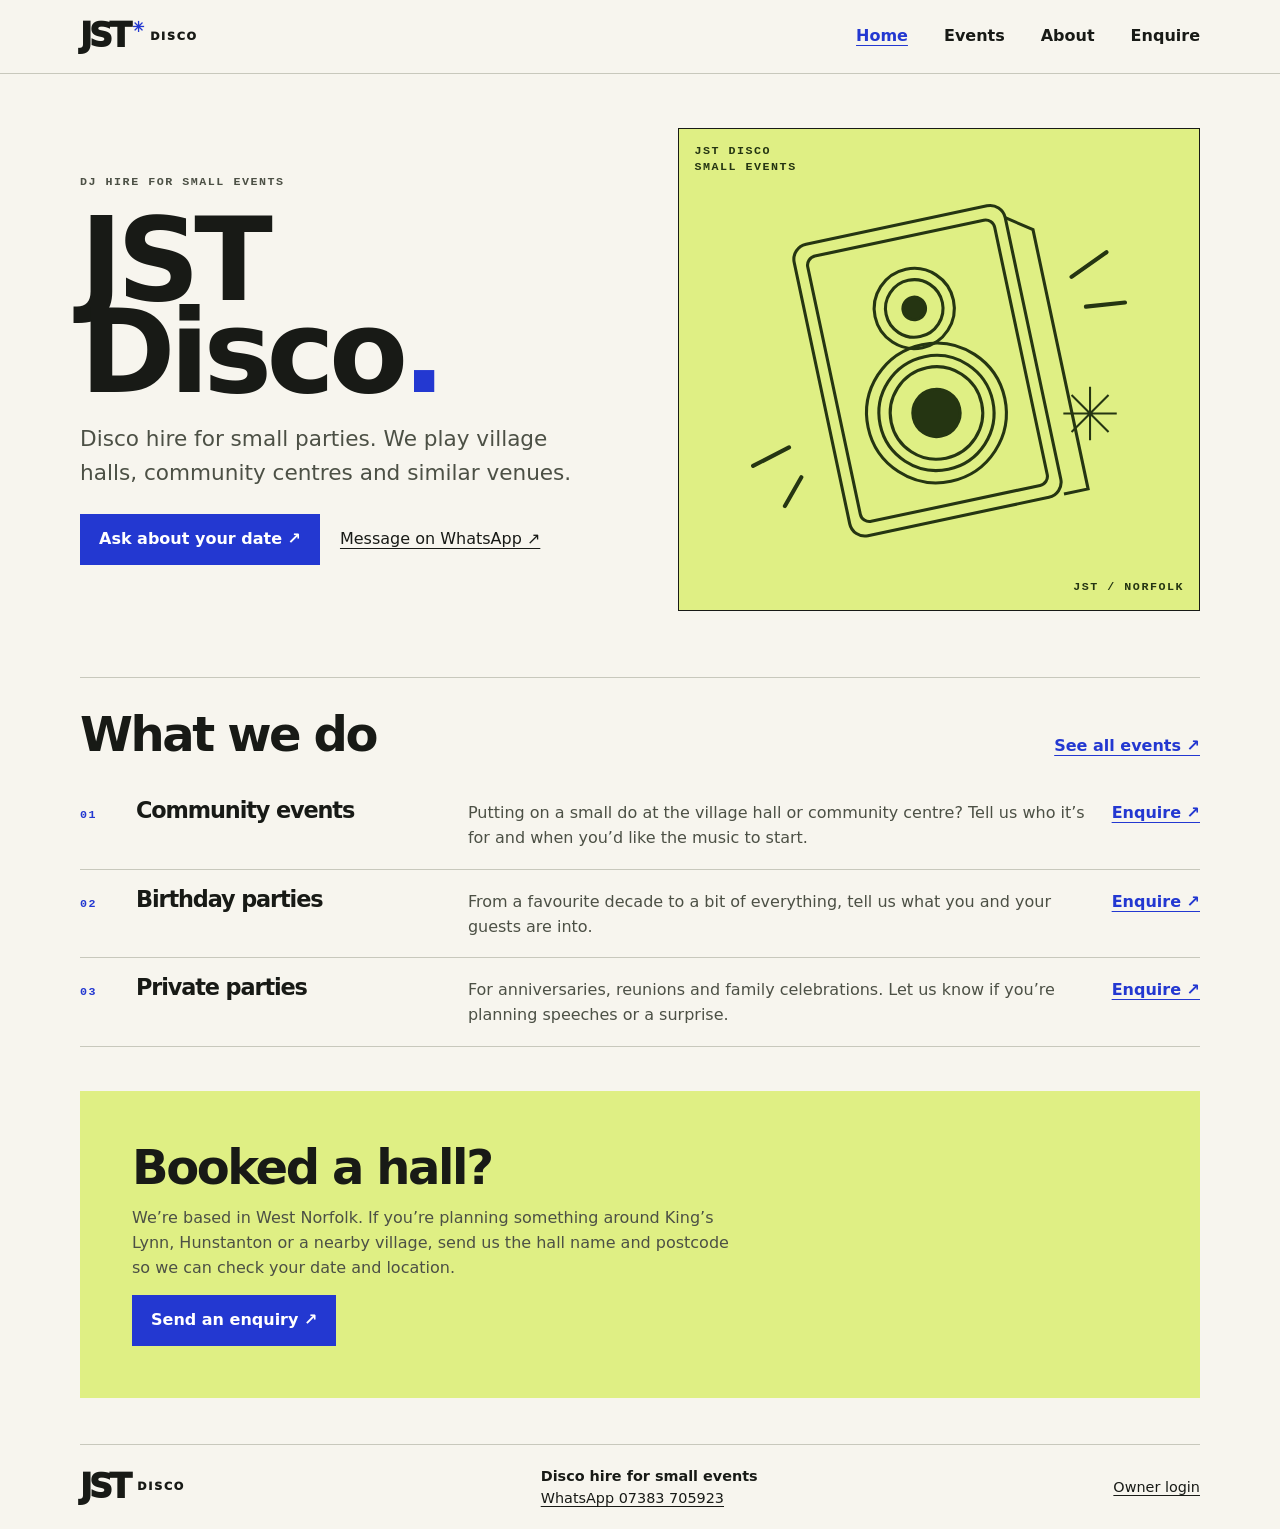
==== commit 9e69c18c: "Add files via upload" ====
--- a/index.html
+++ b/index.html
@@ -3,8 +3,8 @@
 <head>
 <meta charset="utf-8">
 <meta name="viewport" content="width=device-width,initial-scale=1">
-<meta name="description" content="JST Disco is a West Norfolk mobile disco for weddings, birthdays and private parties.">
-<title>West Norfolk Mobile Disco | JST Disco</title>
+<meta name="description" content="JST Disco plays small parties in village halls and community venues.">
+<title>JST Disco | Small Parties &amp; Events</title>
 <link rel="stylesheet" href="/style.css">
 </head>
 <body>
@@ -12,12 +12,12 @@
 <header><div class="bar"><a class="logo" href="/" aria-label="JST Disco home">JST<span aria-hidden="true">✳</span><small>DISCO</small></a><nav aria-label="Main navigation"><a href="/index.html" aria-current="page">Home</a><a href="/events.html">Events</a><a href="/about.html">About</a><a href="/contact.html">Enquire</a></nav></div></header>
 <main id="main">
 <section class="hero">
-<div class="hero-copy"><p class="eyebrow">DJ &amp; mobile disco · West Norfolk</p>
+<div class="hero-copy"><p class="eyebrow">DJ hire for small events</p>
 <h1>JST<br>Disco<span>.</span></h1>
-<p class="lead">A new mobile disco for weddings, birthdays and private parties in West Norfolk.</p>
+<p class="lead">Disco hire for small parties. We play village halls, community centres and similar venues.</p>
 <div class="actions"><a class="button" href="/contact.html">Ask about your date ↗</a><a href="https://wa.me/447383705923">Message on WhatsApp ↗</a></div></div>
 <figure class="poster" aria-label="Illustration of a disco speaker">
-<span class="poster-top">WEST NORFOLK<br>MOBILE DISCO</span>
+<span class="poster-top">JST DISCO<br>SMALL EVENTS</span>
 <svg viewBox="0 0 440 390" fill="none" aria-hidden="true">
 <g transform="rotate(-12 215 192)" stroke="currentColor" stroke-width="3">
 <rect x="103" y="50" width="210" height="290" rx="15"/>
@@ -29,9 +29,9 @@
 <path d="M349 105l34-24m-20 53 38-4M74 271l-35 18m47 11-16 28" stroke="currentColor" stroke-width="4" stroke-linecap="round"/>
 <path d="M367 212v52m-26-26h52m-44-18 36 36m0-36-36 36" stroke="currentColor" stroke-width="2"/>
 </svg><span class="poster-bottom">JST / NORFOLK</span></figure></section>
-<section class="section"><div class="section-head"><h2>What we do</h2><a href="/events.html">See all events ↗</a></div><article class="event-row"><span class="index">01</span><h3>Wedding receptions</h3><p>Tell us your first dance song, when the evening guests arrive and any tracks you’d like us to play.</p><a href="/contact.html?event=Weddings" aria-label="Enquire about wedding receptions">Enquire ↗</a></article><article class="event-row"><span class="index">02</span><h3>Birthday parties</h3><p>From a favourite decade to a bit of everything, tell us what you and your guests are into.</p><a href="/contact.html?event=Birthdays" aria-label="Enquire about birthday parties">Enquire ↗</a></article><article class="event-row"><span class="index">03</span><h3>Private parties</h3><p>For anniversaries, reunions and family celebrations. Let us know if you’re planning speeches or a surprise.</p><a href="/contact.html?event=Private%20parties" aria-label="Enquire about private parties">Enquire ↗</a></article></section>
-<section class="callout"><h2>Got a venue in mind?</h2><p>We’re based in West Norfolk. If you’re planning something around King’s Lynn, Hunstanton or a nearby village, send over the postcode and we’ll check your date and location.</p><a class="button" href="/contact.html">Send an enquiry ↗</a></section>
+<section class="section"><div class="section-head"><h2>What we do</h2><a href="/events.html">See all events ↗</a></div><article class="event-row"><span class="index">01</span><h3>Community events</h3><p>Putting on a small do at the village hall or community centre? Tell us who it’s for and when you’d like the music to start.</p><a href="/contact.html?event=Community%20events" aria-label="Enquire about community events">Enquire ↗</a></article><article class="event-row"><span class="index">02</span><h3>Birthday parties</h3><p>From a favourite decade to a bit of everything, tell us what you and your guests are into.</p><a href="/contact.html?event=Birthdays" aria-label="Enquire about birthday parties">Enquire ↗</a></article><article class="event-row"><span class="index">03</span><h3>Private parties</h3><p>For anniversaries, reunions and family celebrations. Let us know if you’re planning speeches or a surprise.</p><a href="/contact.html?event=Private%20parties" aria-label="Enquire about private parties">Enquire ↗</a></article></section>
+<section class="callout"><h2>Booked a hall?</h2><p>We’re based in West Norfolk. If you’re planning something around King’s Lynn, Hunstanton or a nearby village, send us the hall name and postcode so we can check your date and location.</p><a class="button" href="/contact.html">Send an enquiry ↗</a></section>
 </main>
-<footer><a class="logo" href="/">JST<small>DISCO</small></a><div><strong>Mobile disco in West Norfolk</strong><br><a href="https://wa.me/447383705923">WhatsApp 07383 705923</a></div><a href="/login">Owner login</a></footer>
+<footer><a class="logo" href="/">JST<small>DISCO</small></a><div><strong>Disco hire for small events</strong><br><a href="https://wa.me/447383705923">WhatsApp 07383 705923</a></div><a href="https://jst-mobile-disco.brinysandpiper.chatgpt.site/login">Owner login</a></footer>
 </body>
 </html>
